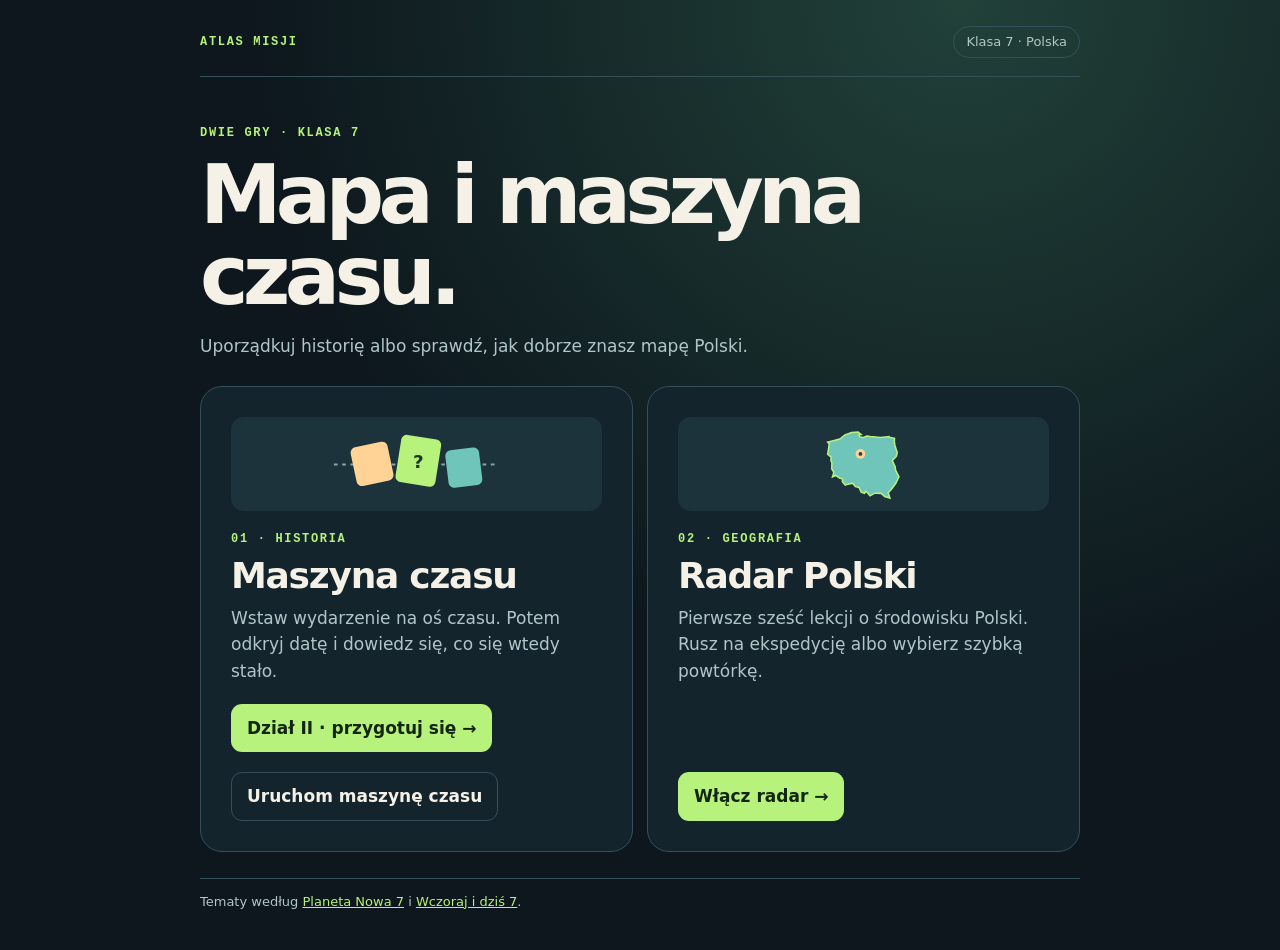
==== index.html @ dbc910be "Publish geography and history study games" ====
<!doctype html>
<html lang="pl">
<meta charset="utf-8"><meta name="viewport" content="width=device-width,initial-scale=1">
<title>Mapa i maszyna czasu</title>
<style>
:root{color-scheme:dark;--bg:#0d171d;--panel:#14242c;--line:#34505a;--ink:#f5f1e7;--muted:#b1c6c8;--mint:#b7f27c;--orange:#ffd295}
*{box-sizing:border-box}body{margin:0;background:radial-gradient(ellipse at 75% 0,#214139 0,transparent 52%),var(--bg);color:var(--ink);font:17px/1.55 system-ui,sans-serif;min-height:100dvh}main{max-width:960px;margin:auto;padding:26px clamp(16px,4vw,40px) 38px}header, .bar,.actions{display:flex;align-items:center;justify-content:space-between;gap:12px;flex-wrap:wrap}header{padding-bottom:18px;border-bottom:1px solid var(--line)}.tag,.eyebrow{font:700 12px/1.4 ui-monospace,monospace;letter-spacing:.14em;text-transform:uppercase;color:var(--mint)}.pill{border:1px solid var(--line);border-radius:100px;padding:5px 12px;color:var(--muted);font-size:13px}.hero{padding:48px 0 26px}h1,h2,p{margin:0}h1{font-size:clamp(38px,8vw,82px);line-height:.99;letter-spacing:-.07em;margin:12px 0 17px}h2{font-size:clamp(23px,5vw,36px);line-height:1.15;letter-spacing:-.035em;margin:8px 0}p{color:var(--muted)}.cards{display:grid;grid-template-columns:repeat(2,1fr);gap:14px}.card,.panel{background:var(--panel);border:1px solid var(--line);border-radius:22px;padding:clamp(17px,4vw,30px)}.card{display:flex;flex-direction:column;align-items:flex-start}.card p{flex:1}.art{height:94px;width:100%;background:#1c333b;border-radius:13px;margin-bottom:20px;display:grid;place-items:center;overflow:hidden}.art svg{height:78px;width:100%}.card button{margin-top:20px}button{font:inherit;font-weight:680;cursor:pointer;border:1px solid var(--line);border-radius:11px;color:var(--ink);background:#223942;padding:10px 15px;min-height:46px;touch-action:manipulation}button:hover:not(:disabled){border-color:var(--mint)}button:focus-visible,a:focus-visible{outline:3px solid var(--mint);outline-offset:3px}button:disabled{cursor:default}.primary{background:var(--mint);color:#142516;border-color:transparent}.ghost{background:transparent}.bar{margin:18px 0}.progress{height:5px;background:#2a4148;border-radius:8px;overflow:hidden;margin:0 0 15px}.progress span{display:block;height:100%;background:var(--mint)}.choices{display:grid;grid-template-columns:repeat(3,minmax(0,1fr));gap:8px;margin-top:15px}.choices.four{grid-template-columns:repeat(4,1fr)}.timeline{display:grid;grid-template-columns:repeat(2,minmax(0,1fr));gap:10px;margin-top:18px}.time{padding:11px;border:1px solid var(--line);border-radius:12px;background:#1b3038;font-size:14px}.year{display:block;color:var(--orange);font:700 22px ui-monospace,monospace}.map{display:block;width:100%;max-height:325px;margin:12px auto 0;background:#10282f;border-radius:14px}.map text{font:700 14px system-ui;pointer-events:none}.map .pin{cursor:pointer;outline:none}.map .pin:focus-visible circle,.map .pin:hover circle{stroke:white;stroke-width:3}.feedback{margin-top:14px;padding:12px 14px;background:#1b3038;border-left:4px solid var(--mint);border-radius:7px}.feedback.bad{border-color:var(--orange)}.feedback p{color:var(--ink)}.bonus{border-top:1px solid var(--line);margin-top:8px;padding-top:8px;font-size:15px}.bonus strong{color:var(--orange);margin-right:6px}.next{margin-top:13px}.ok{background:#304b31;border-color:var(--mint)}.wrong{border-color:var(--orange);background:#533c32}footer{border-top:1px solid var(--line);margin-top:26px;padding-top:13px;color:var(--muted);font-size:13px}a{color:var(--mint)}.review{padding-left:23px}.review li{margin:9px 0}.big{font-size:52px;color:var(--mint);font-weight:800}.subtle{font-size:13px;color:var(--muted)}@media(max-width:620px){.hero{padding-top:28px}.cards{grid-template-columns:1fr}.art{height:65px}.art svg{height:62px}.choices:not(.four){grid-template-columns:1fr}.card button{width:100%}}
.topic-list{display:grid;grid-template-columns:repeat(2,minmax(0,1fr));gap:9px;margin-top:18px}.topic-list button{text-align:left;display:grid;grid-template-columns:30px 1fr;align-items:baseline;column-gap:6px}.topic-list span{color:var(--mint);font:700 14px ui-monospace,monospace}.topic-list small{grid-column:2;color:var(--muted)}.choices.quiz{grid-template-columns:repeat(2,minmax(0,1fr))}@media(max-width:620px){.topic-list,.choices.quiz{grid-template-columns:1fr}}
.exp-sequence{padding-left:28px;color:var(--muted)}.exp-sequence li{padding:5px 2px}.exp-sequence strong{color:var(--ink)}.topic-list button:disabled{opacity:.58}
.study-map{width:min(100%,520px);display:block;margin:12px 0}.study-task{border-top:1px solid var(--line);padding-top:12px;margin-top:18px}.study-task h3{font-size:.9rem;margin:0 0 6px;color:var(--muted)}.study-task textarea{display:block;width:100%;font:inherit;color:inherit;background:#203136;border:1px solid var(--line);border-radius:8px;padding:8px;margin-top:8px}.study-task blockquote{border-left:3px solid var(--line);padding-left:10px;margin:8px 0}.study-answer{white-space:pre-wrap;overflow-wrap:anywhere}.study-check{display:flex;align-items:baseline;gap:8px;margin-top:8px}.study-check input{accent-color:#b7f27c}
</style>
<main><header><span class="tag">Atlas misji</span><span class="pill">Klasa 7 · Polska</span></header><div id="screen"></div><footer>Tematy według <a href="https://www.nowaera.pl/szkola-podstawowa/podreczniki-szkolne/geografia">Planeta Nowa 7</a> i <a href="https://sklep.nowaera.pl/product/wczoraj-i-dzis-klasa-7-podrecznik-do-historii-dla-szkoly-podstawowej-062062">Wczoraj i dziś 7</a>.</footer></main>
<script src="./game.js" defer></script>
<script src="./expedition.js" defer></script>
<script src="./history-study.js" defer></script>
</html>
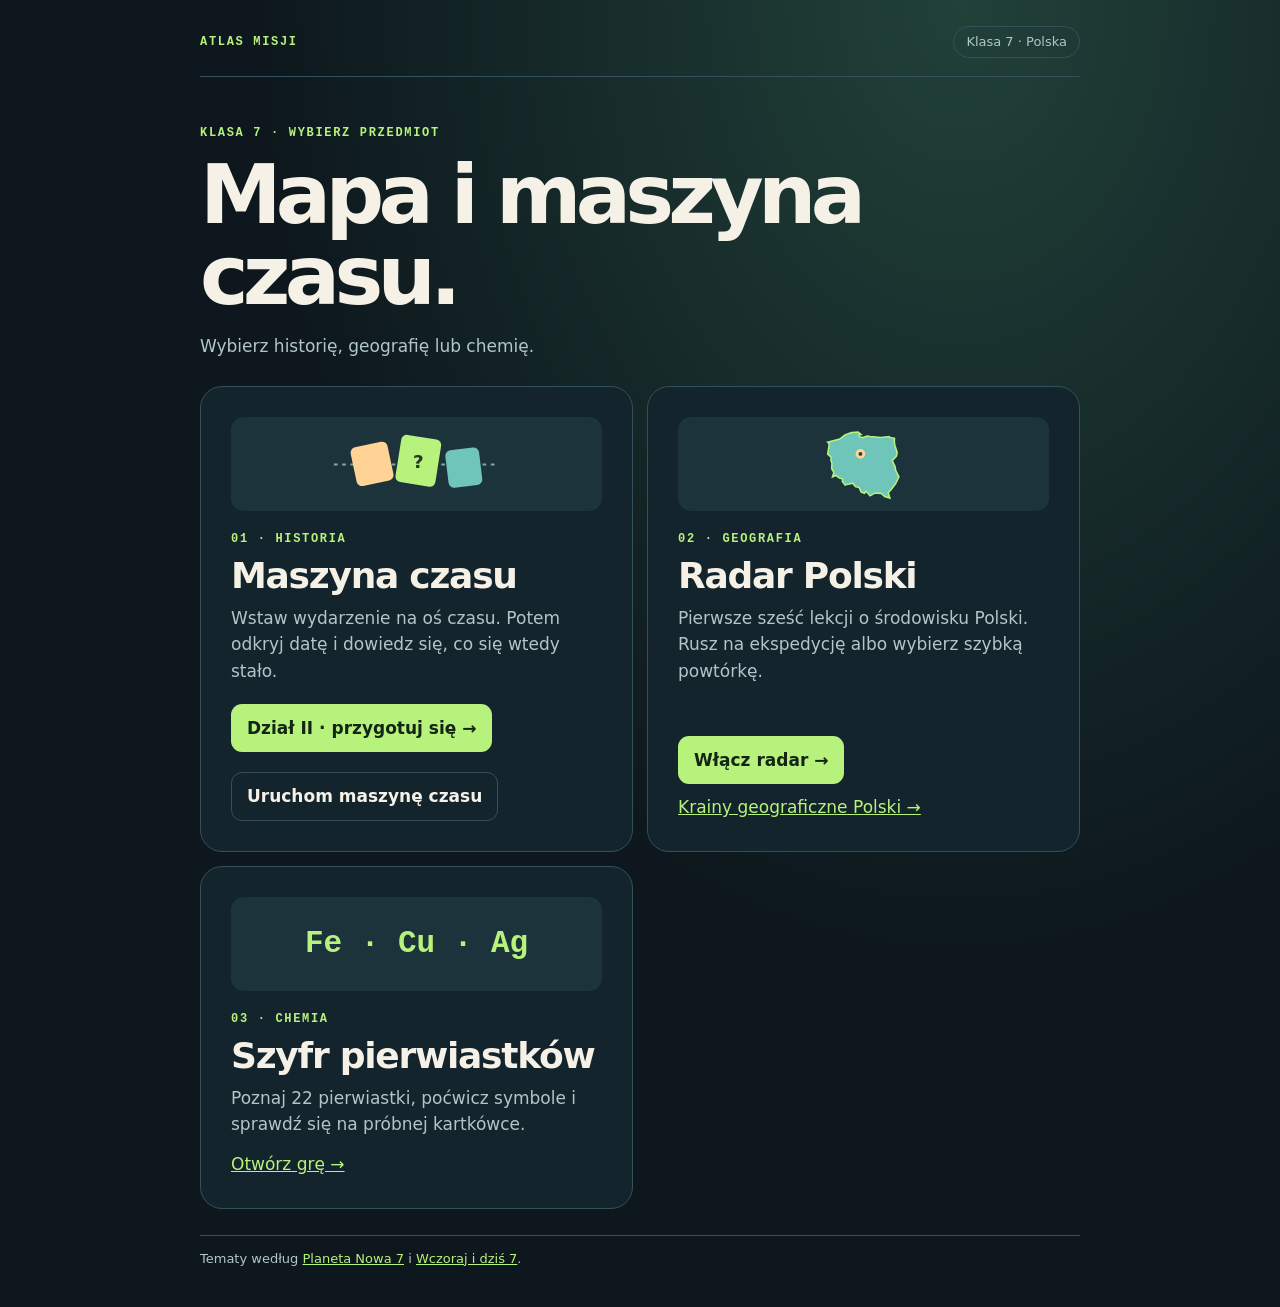
==== commit 6cddde26: "Add Polish chemistry game for 22 elements" ====
--- a/index.html
+++ b/index.html
@@ -10,7 +10,7 @@
 .study-map{width:min(100%,520px);display:block;margin:12px 0}.study-task{border-top:1px solid var(--line);padding-top:12px;margin-top:18px}.study-task h3{font-size:.9rem;margin:0 0 6px;color:var(--muted)}.study-task textarea{display:block;width:100%;font:inherit;color:inherit;background:#203136;border:1px solid var(--line);border-radius:8px;padding:8px;margin-top:8px}.study-task blockquote{border-left:3px solid var(--line);padding-left:10px;margin:8px 0}.study-answer{white-space:pre-wrap;overflow-wrap:anywhere}.study-check{display:flex;align-items:baseline;gap:8px;margin-top:8px}.study-check input{accent-color:#b7f27c}
 </style>
 <main><header><span class="tag">Atlas misji</span><span class="pill">Klasa 7 · Polska</span></header><div id="screen"></div><footer>Tematy według <a href="https://www.nowaera.pl/szkola-podstawowa/podreczniki-szkolne/geografia">Planeta Nowa 7</a> i <a href="https://sklep.nowaera.pl/product/wczoraj-i-dzis-klasa-7-podrecznik-do-historii-dla-szkoly-podstawowej-062062">Wczoraj i dziś 7</a>.</footer></main>
-<script src="./game.js" defer></script>
+<script src="./game.js?v=chemia" defer></script>
 <script src="./expedition.js" defer></script>
-<script src="./history-study.js" defer></script>
+<script src="./history-study.js?v=dzial2-rozszerzony" defer></script>
 </html>
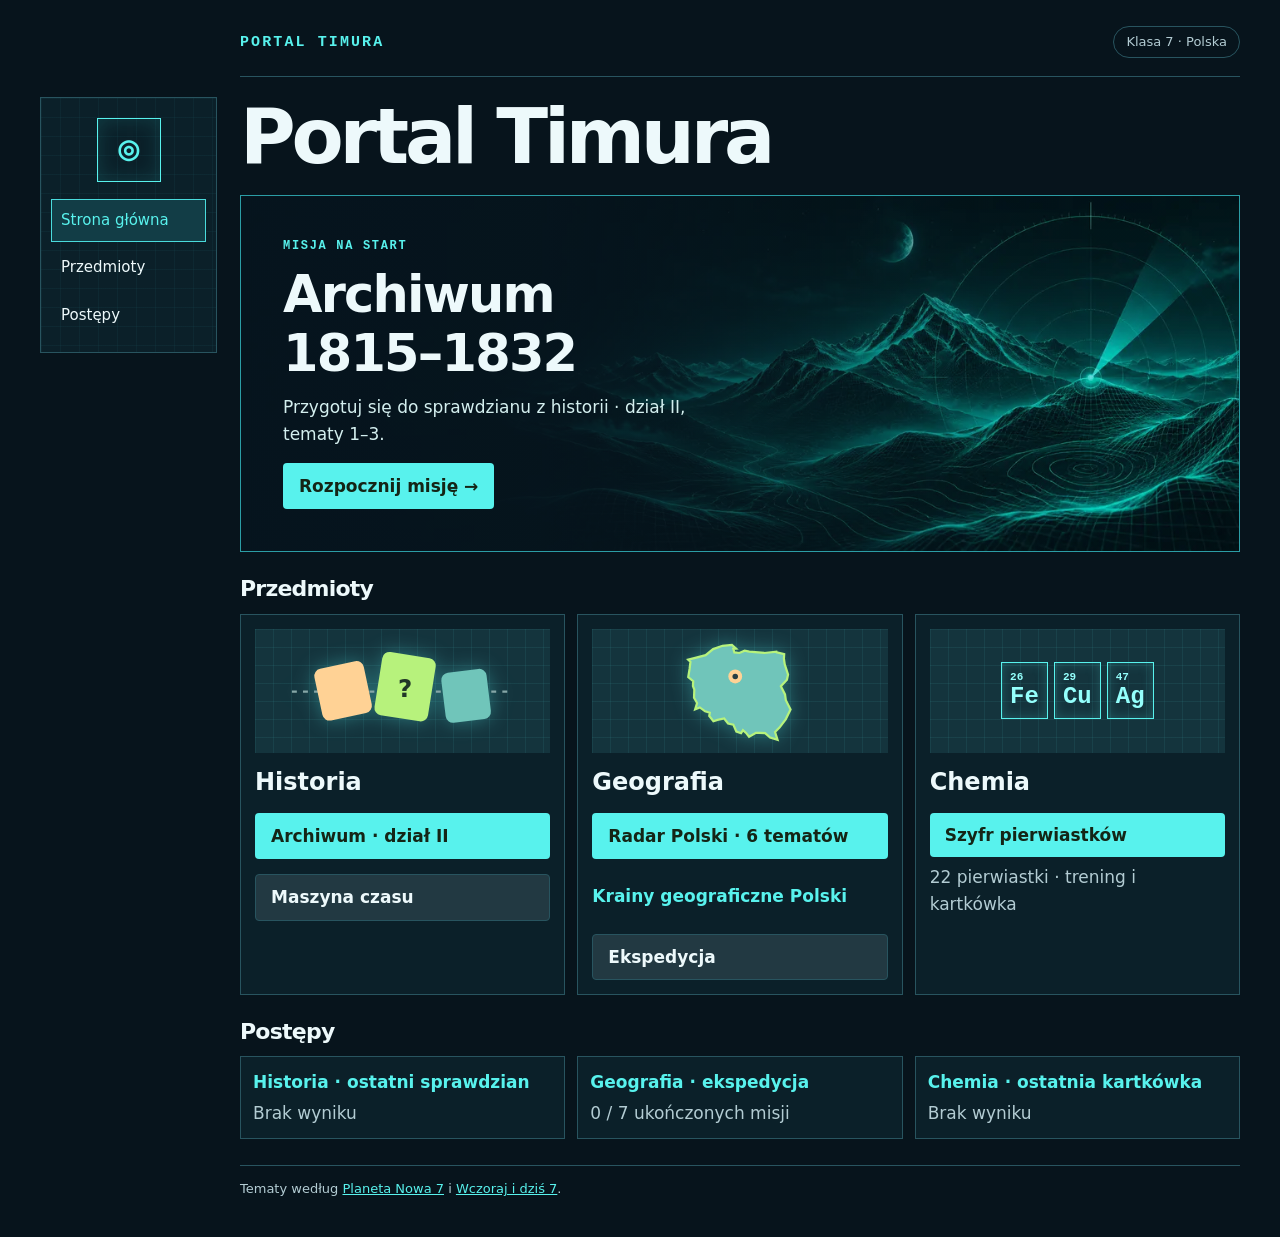
==== commit 21fa6f55: "Create tactical learning dashboard for Timur" ====
--- a/index.html
+++ b/index.html
@@ -1,7 +1,7 @@
 <!doctype html>
 <html lang="pl">
 <meta charset="utf-8"><meta name="viewport" content="width=device-width,initial-scale=1">
-<title>Mapa i maszyna czasu</title>
+<title>Portal Timura</title>
 <style>
 :root{color-scheme:dark;--bg:#0d171d;--panel:#14242c;--line:#34505a;--ink:#f5f1e7;--muted:#b1c6c8;--mint:#b7f27c;--orange:#ffd295}
 *{box-sizing:border-box}body{margin:0;background:radial-gradient(ellipse at 75% 0,#214139 0,transparent 52%),var(--bg);color:var(--ink);font:17px/1.55 system-ui,sans-serif;min-height:100dvh}main{max-width:960px;margin:auto;padding:26px clamp(16px,4vw,40px) 38px}header, .bar,.actions{display:flex;align-items:center;justify-content:space-between;gap:12px;flex-wrap:wrap}header{padding-bottom:18px;border-bottom:1px solid var(--line)}.tag,.eyebrow{font:700 12px/1.4 ui-monospace,monospace;letter-spacing:.14em;text-transform:uppercase;color:var(--mint)}.pill{border:1px solid var(--line);border-radius:100px;padding:5px 12px;color:var(--muted);font-size:13px}.hero{padding:48px 0 26px}h1,h2,p{margin:0}h1{font-size:clamp(38px,8vw,82px);line-height:.99;letter-spacing:-.07em;margin:12px 0 17px}h2{font-size:clamp(23px,5vw,36px);line-height:1.15;letter-spacing:-.035em;margin:8px 0}p{color:var(--muted)}.cards{display:grid;grid-template-columns:repeat(2,1fr);gap:14px}.card,.panel{background:var(--panel);border:1px solid var(--line);border-radius:22px;padding:clamp(17px,4vw,30px)}.card{display:flex;flex-direction:column;align-items:flex-start}.card p{flex:1}.art{height:94px;width:100%;background:#1c333b;border-radius:13px;margin-bottom:20px;display:grid;place-items:center;overflow:hidden}.art svg{height:78px;width:100%}.card button{margin-top:20px}button{font:inherit;font-weight:680;cursor:pointer;border:1px solid var(--line);border-radius:11px;color:var(--ink);background:#223942;padding:10px 15px;min-height:46px;touch-action:manipulation}button:hover:not(:disabled){border-color:var(--mint)}button:focus-visible,a:focus-visible{outline:3px solid var(--mint);outline-offset:3px}button:disabled{cursor:default}.primary{background:var(--mint);color:#142516;border-color:transparent}.ghost{background:transparent}.bar{margin:18px 0}.progress{height:5px;background:#2a4148;border-radius:8px;overflow:hidden;margin:0 0 15px}.progress span{display:block;height:100%;background:var(--mint)}.choices{display:grid;grid-template-columns:repeat(3,minmax(0,1fr));gap:8px;margin-top:15px}.choices.four{grid-template-columns:repeat(4,1fr)}.timeline{display:grid;grid-template-columns:repeat(2,minmax(0,1fr));gap:10px;margin-top:18px}.time{padding:11px;border:1px solid var(--line);border-radius:12px;background:#1b3038;font-size:14px}.year{display:block;color:var(--orange);font:700 22px ui-monospace,monospace}.map{display:block;width:100%;max-height:325px;margin:12px auto 0;background:#10282f;border-radius:14px}.map text{font:700 14px system-ui;pointer-events:none}.map .pin{cursor:pointer;outline:none}.map .pin:focus-visible circle,.map .pin:hover circle{stroke:white;stroke-width:3}.feedback{margin-top:14px;padding:12px 14px;background:#1b3038;border-left:4px solid var(--mint);border-radius:7px}.feedback.bad{border-color:var(--orange)}.feedback p{color:var(--ink)}.bonus{border-top:1px solid var(--line);margin-top:8px;padding-top:8px;font-size:15px}.bonus strong{color:var(--orange);margin-right:6px}.next{margin-top:13px}.ok{background:#304b31;border-color:var(--mint)}.wrong{border-color:var(--orange);background:#533c32}footer{border-top:1px solid var(--line);margin-top:26px;padding-top:13px;color:var(--muted);font-size:13px}a{color:var(--mint)}.review{padding-left:23px}.review li{margin:9px 0}.big{font-size:52px;color:var(--mint);font-weight:800}.subtle{font-size:13px;color:var(--muted)}@media(max-width:620px){.hero{padding-top:28px}.cards{grid-template-columns:1fr}.art{height:65px}.art svg{height:62px}.choices:not(.four){grid-template-columns:1fr}.card button{width:100%}}
@@ -9,8 +9,9 @@
 .exp-sequence{padding-left:28px;color:var(--muted)}.exp-sequence li{padding:5px 2px}.exp-sequence strong{color:var(--ink)}.topic-list button:disabled{opacity:.58}
 .study-map{width:min(100%,520px);display:block;margin:12px 0}.study-task{border-top:1px solid var(--line);padding-top:12px;margin-top:18px}.study-task h3{font-size:.9rem;margin:0 0 6px;color:var(--muted)}.study-task textarea{display:block;width:100%;font:inherit;color:inherit;background:#203136;border:1px solid var(--line);border-radius:8px;padding:8px;margin-top:8px}.study-task blockquote{border-left:3px solid var(--line);padding-left:10px;margin:8px 0}.study-answer{white-space:pre-wrap;overflow-wrap:anywhere}.study-check{display:flex;align-items:baseline;gap:8px;margin-top:8px}.study-check input{accent-color:#b7f27c}
 </style>
-<main><header><span class="tag">Atlas misji</span><span class="pill">Klasa 7 · Polska</span></header><div id="screen"></div><footer>Tematy według <a href="https://www.nowaera.pl/szkola-podstawowa/podreczniki-szkolne/geografia">Planeta Nowa 7</a> i <a href="https://sklep.nowaera.pl/product/wczoraj-i-dzis-klasa-7-podrecznik-do-historii-dla-szkoly-podstawowej-062062">Wczoraj i dziś 7</a>.</footer></main>
-<script src="./game.js?v=chemia" defer></script>
+<link rel="stylesheet" href="./portal.css">
+<main><header><a class="tag" href="./">Portal Timura</a><span class="pill">Klasa 7 · Polska</span></header><div id="screen"></div><footer>Tematy według <a href="https://www.nowaera.pl/szkola-podstawowa/podreczniki-szkolne/geografia">Planeta Nowa 7</a> i <a href="https://sklep.nowaera.pl/product/wczoraj-i-dzis-klasa-7-podrecznik-do-historii-dla-szkoly-podstawowej-062062">Wczoraj i dziś 7</a>.</footer></main>
+<script src="./game.js?v=portal-1" defer></script>
 <script src="./expedition.js" defer></script>
-<script src="./history-study.js?v=dzial2-rozszerzony" defer></script>
+<script src="./history-study.js?v=portal-1" defer></script>
 </html>
--- a/portal.css
+++ b/portal.css
@@ -0,0 +1,37 @@
+:root{--mint:#58f2ed;--panel:#0d222b;--line:#28545f;--ink:#edf9fb;--muted:#b3ccd3}
+body{background:#07141c}
+main{max-width:1120px}
+header .tag{text-decoration:none;color:var(--mint);font-size:15px}
+body:has(.hq) main{max-width:1440px}
+body:has(.hq) main>header,body:has(.hq) main>footer{margin-left:200px}
+.hq{display:grid;grid-template-columns:177px minmax(0,1fr);gap:23px;padding-top:20px}
+.hq-side,.hq-cover,.hq-card{background-color:#0b2029;border:1px solid var(--line)}
+.hq-side{align-self:start;padding:15px 10px;position:sticky;top:16px;background-image:linear-gradient(#1f586126 1px,transparent 1px),linear-gradient(90deg,#1f586126 1px,transparent 1px);background-size:19px 19px}
+.hq-emblem{display:grid;place-items:center;width:64px;height:64px;border:1px solid var(--mint);margin:5px auto 17px;color:var(--mint);font:700 26px ui-monospace,monospace;box-shadow:inset 0 0 20px #32d6d32a}
+.hq-side a{display:block;padding:9px;margin-top:4px;border:1px solid transparent;text-decoration:none;color:var(--ink);font-size:15px}
+.hq-side a:hover,.hq-side a[aria-current]{border-color:#4adbdc;background:#123d46;color:var(--mint)}
+.hq-desk{min-width:0}
+.hq h1{font-size:clamp(38px,6vw,76px);line-height:.95;letter-spacing:-.055em;margin:4px 0 22px}
+.hq-cover{position:relative;min-height:260px;padding:clamp(20px,4vw,42px);display:grid;align-content:center;justify-items:start;gap:8px;border-color:#2b9da5;background-image:linear-gradient(90deg,#06151ef5 0%,#06151ee8 30%,#06151e26 85%),url('./portal-radar.webp');background-position:center;background-size:cover;isolation:isolate}
+.hq-cover h2{max-width:15ch;margin:3px 0;font-size:clamp(28px,4vw,51px);text-wrap:balance}
+.hq-cover p{max-width:39ch;color:#d4efef}
+.hq .mission-button{display:inline-flex;align-items:center;padding:9px 15px;min-height:44px;border-radius:4px;text-decoration:none;margin-top:8px;font:inherit;font-weight:750}
+.hq section[id]{scroll-margin-top:16px}
+.hq .section-title{margin:24px 0 12px;font-size:22px}
+.hq-subjects{display:grid;grid-template-columns:repeat(3,minmax(0,1fr));gap:12px}
+.hq-card{min-width:0;display:flex;flex-direction:column;padding:14px}
+.hq-card h3{font-size:24px;line-height:1.1;margin:4px 0 10px}
+.hq-thumb{height:124px;display:grid;place-items:center;overflow:hidden;margin-bottom:12px;background-color:#14343d;background-image:linear-gradient(#58f2ed12 1px,transparent 1px),linear-gradient(90deg,#58f2ed12 1px,transparent 1px);background-size:18px 18px;color:#94fffc}
+.hq-thumb svg{width:100%;height:112px;filter:drop-shadow(0 0 10px #59faf655)}
+.hq-thumb.geo img{width:100%;height:100%;object-fit:cover;object-position:center 52%;min-height:0}
+.hq-thumb.chem{display:flex;align-items:center;justify-content:center;gap:6px}
+.hq-thumb.chem span{border:1px solid var(--mint);padding:8px;font:700 24px ui-monospace,monospace;box-shadow:inset 0 0 12px #58f2ed34}
+.hq-thumb.chem small{display:block;font-size:11px}
+.hq-actions{display:grid;gap:7px;align-content:start;flex:1}
+.hq-actions button,.hq-actions a{width:100%;margin:0;text-align:left}
+.hq-actions a:not(.primary){padding:9px 0}
+.hq-stats{display:grid;grid-template-columns:repeat(3,minmax(0,1fr));gap:12px}
+.hq-stat{padding:12px;border:1px solid var(--line);background:#0b2029}
+.hq-stat strong{display:block;color:var(--mint);margin-bottom:4px}
+@media(max-width:1000px){.hq{grid-template-columns:1fr;gap:14px}.hq-side{display:flex;flex-wrap:wrap;align-items:center;gap:3px;position:static;padding:5px}.hq-side a{margin:0}.hq-emblem{display:none}body:has(.hq) main>header,body:has(.hq) main>footer{margin-left:0}}
+@media(max-width:640px){.hq-subjects,.hq-stats{grid-template-columns:1fr}.hq-cover{min-height:225px}.hq-cover h2{max-width:initial}.hq-thumb{height:105px}.hq-side a{font-size:14px;padding:8px}}
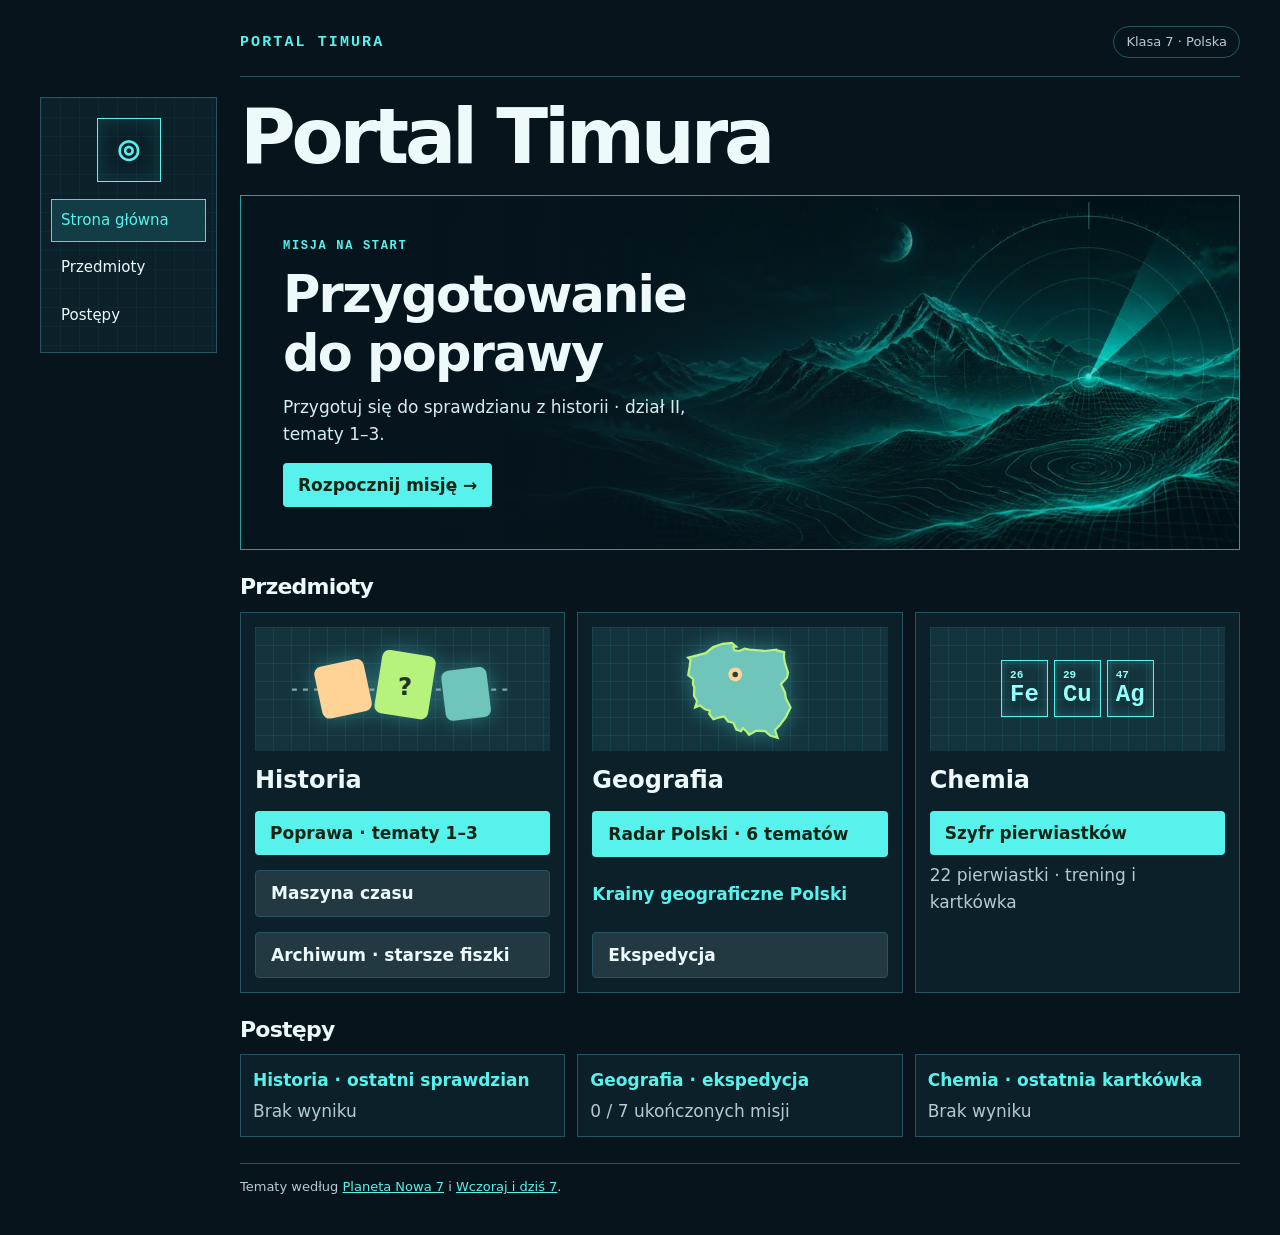
==== commit a0e32e61: "Add complete history revision campaign with 100 interactive tasks" ====
--- a/index.html
+++ b/index.html
@@ -11,7 +11,7 @@
 </style>
 <link rel="stylesheet" href="./portal.css">
 <main><header><a class="tag" href="./">Portal Timura</a><span class="pill">Klasa 7 · Polska</span></header><div id="screen"></div><footer>Tematy według <a href="https://www.nowaera.pl/szkola-podstawowa/podreczniki-szkolne/geografia">Planeta Nowa 7</a> i <a href="https://sklep.nowaera.pl/product/wczoraj-i-dzis-klasa-7-podrecznik-do-historii-dla-szkoly-podstawowej-062062">Wczoraj i dziś 7</a>.</footer></main>
-<script src="./game.js?v=portal-1" defer></script>
+<script src="./game.js?v=historia-prep-1" defer></script>
 <script src="./expedition.js" defer></script>
 <script src="./history-study.js?v=portal-1" defer></script>
 </html>
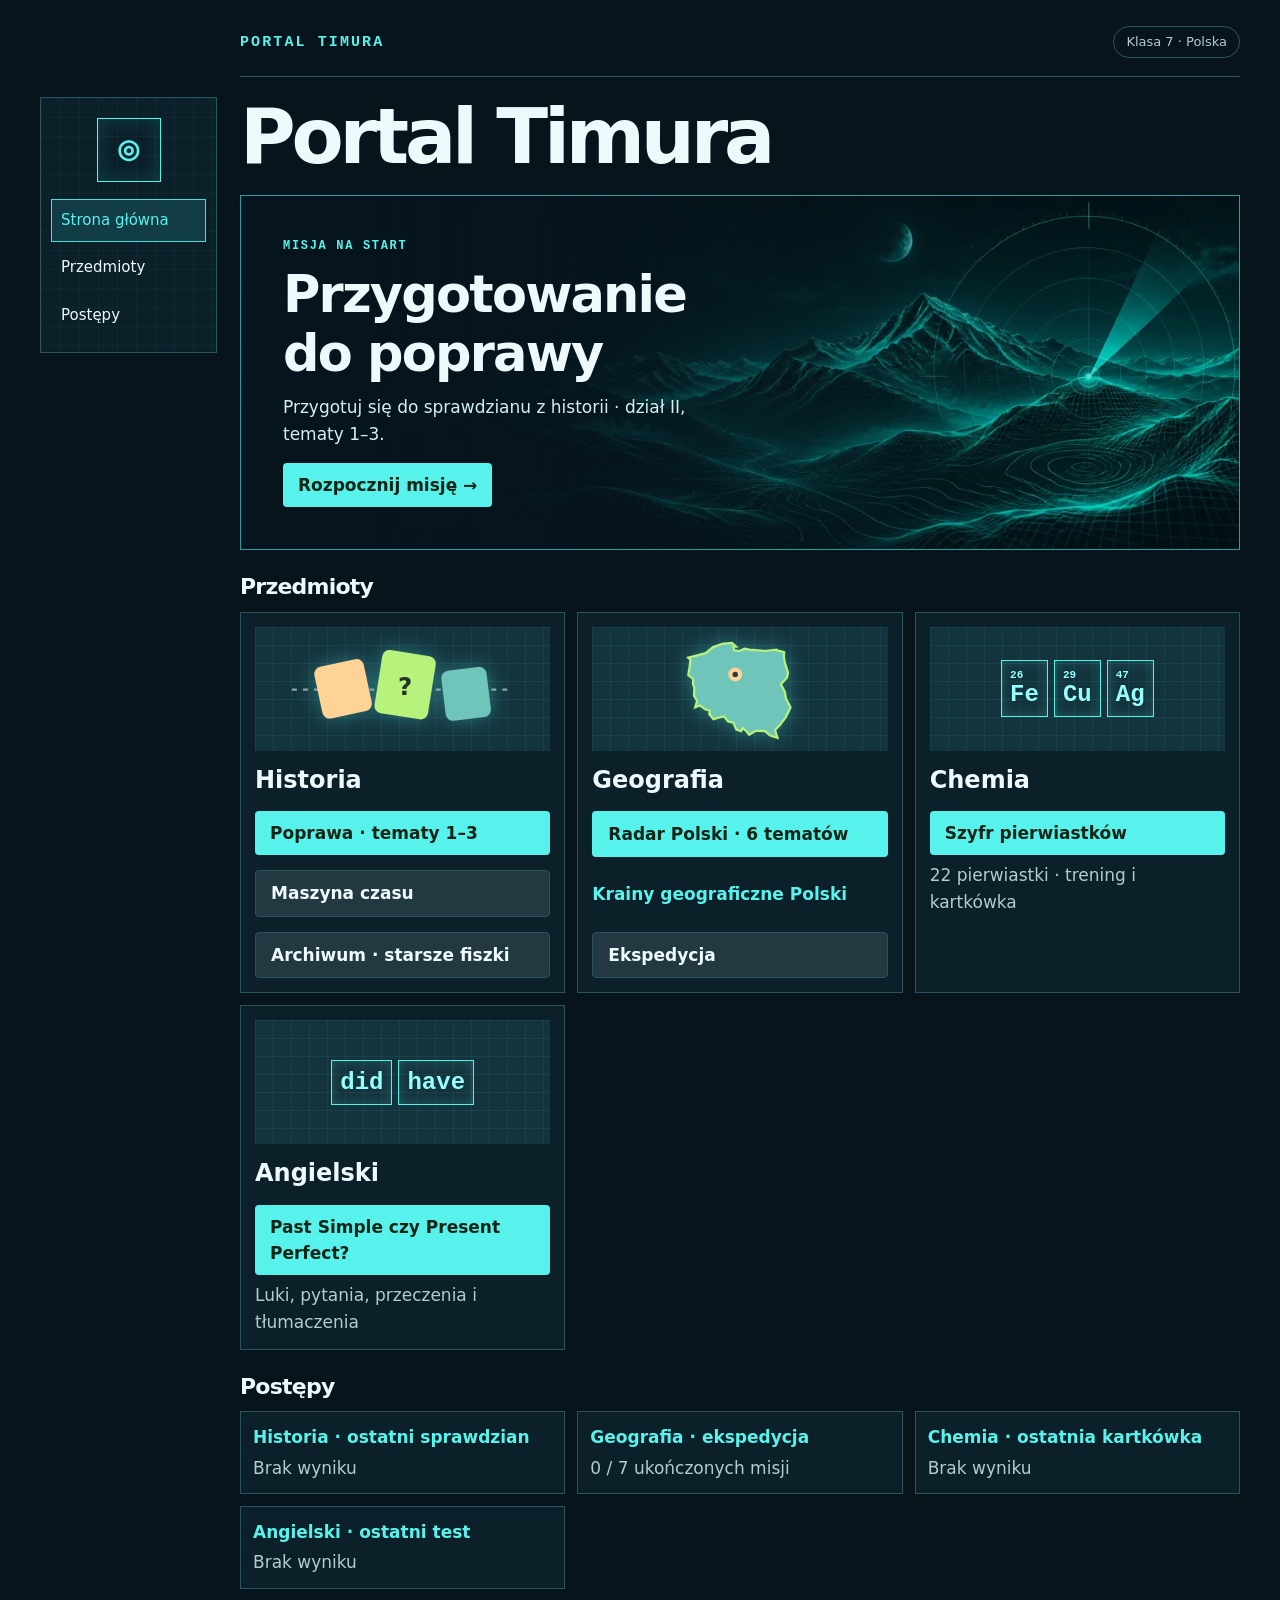
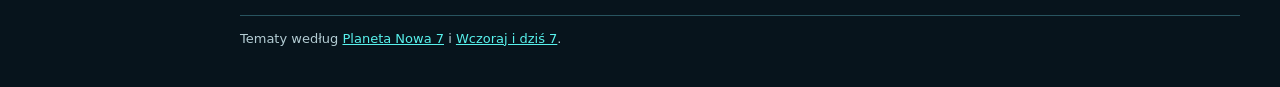
==== commit 44289b9c: "Add English tense practice with Polish feedback" ====
--- a/index.html
+++ b/index.html
@@ -11,7 +11,7 @@
 </style>
 <link rel="stylesheet" href="./portal.css">
 <main><header><a class="tag" href="./">Portal Timura</a><span class="pill">Klasa 7 · Polska</span></header><div id="screen"></div><footer>Tematy według <a href="https://www.nowaera.pl/szkola-podstawowa/podreczniki-szkolne/geografia">Planeta Nowa 7</a> i <a href="https://sklep.nowaera.pl/product/wczoraj-i-dzis-klasa-7-podrecznik-do-historii-dla-szkoly-podstawowej-062062">Wczoraj i dziś 7</a>.</footer></main>
-<script src="./game.js?v=historia-prep-1" defer></script>
+<script src="./game.js?v=angielski-1" defer></script>
 <script src="./expedition.js" defer></script>
 <script src="./history-study.js?v=portal-1" defer></script>
 </html>
